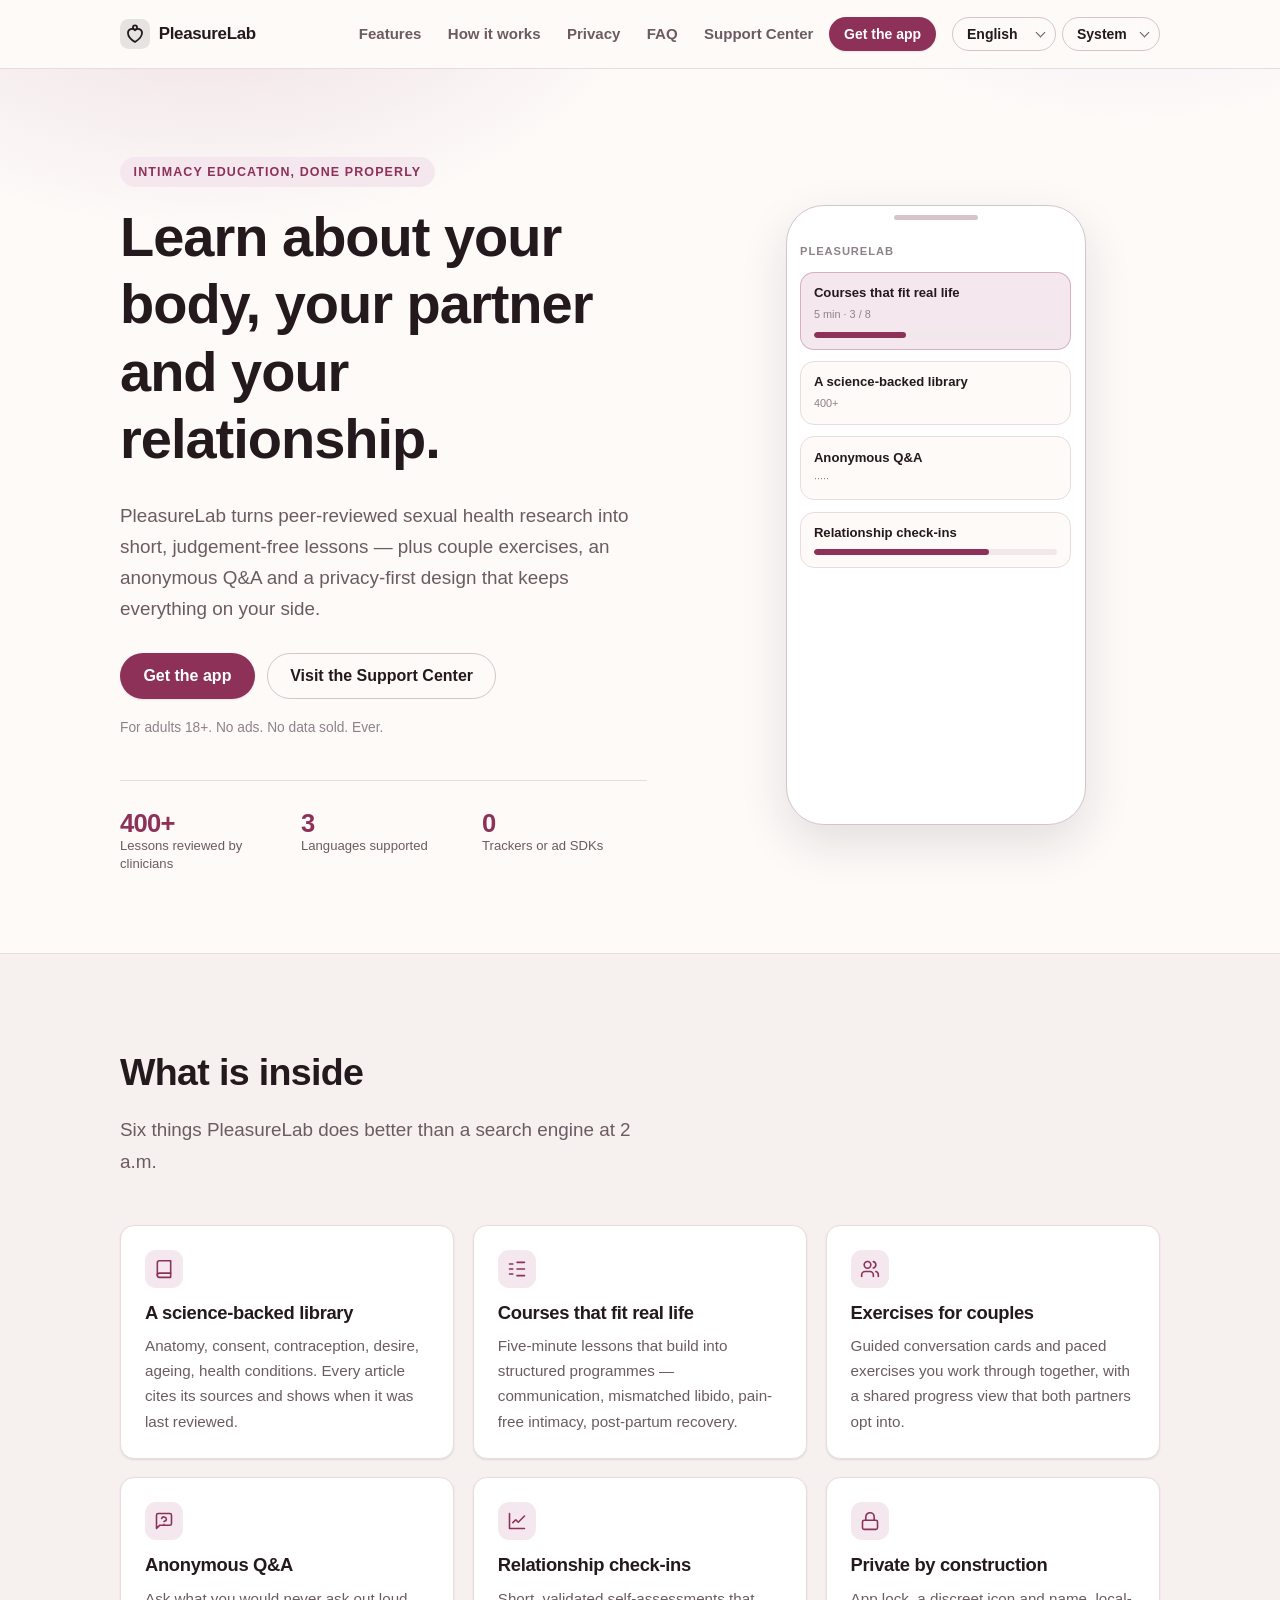
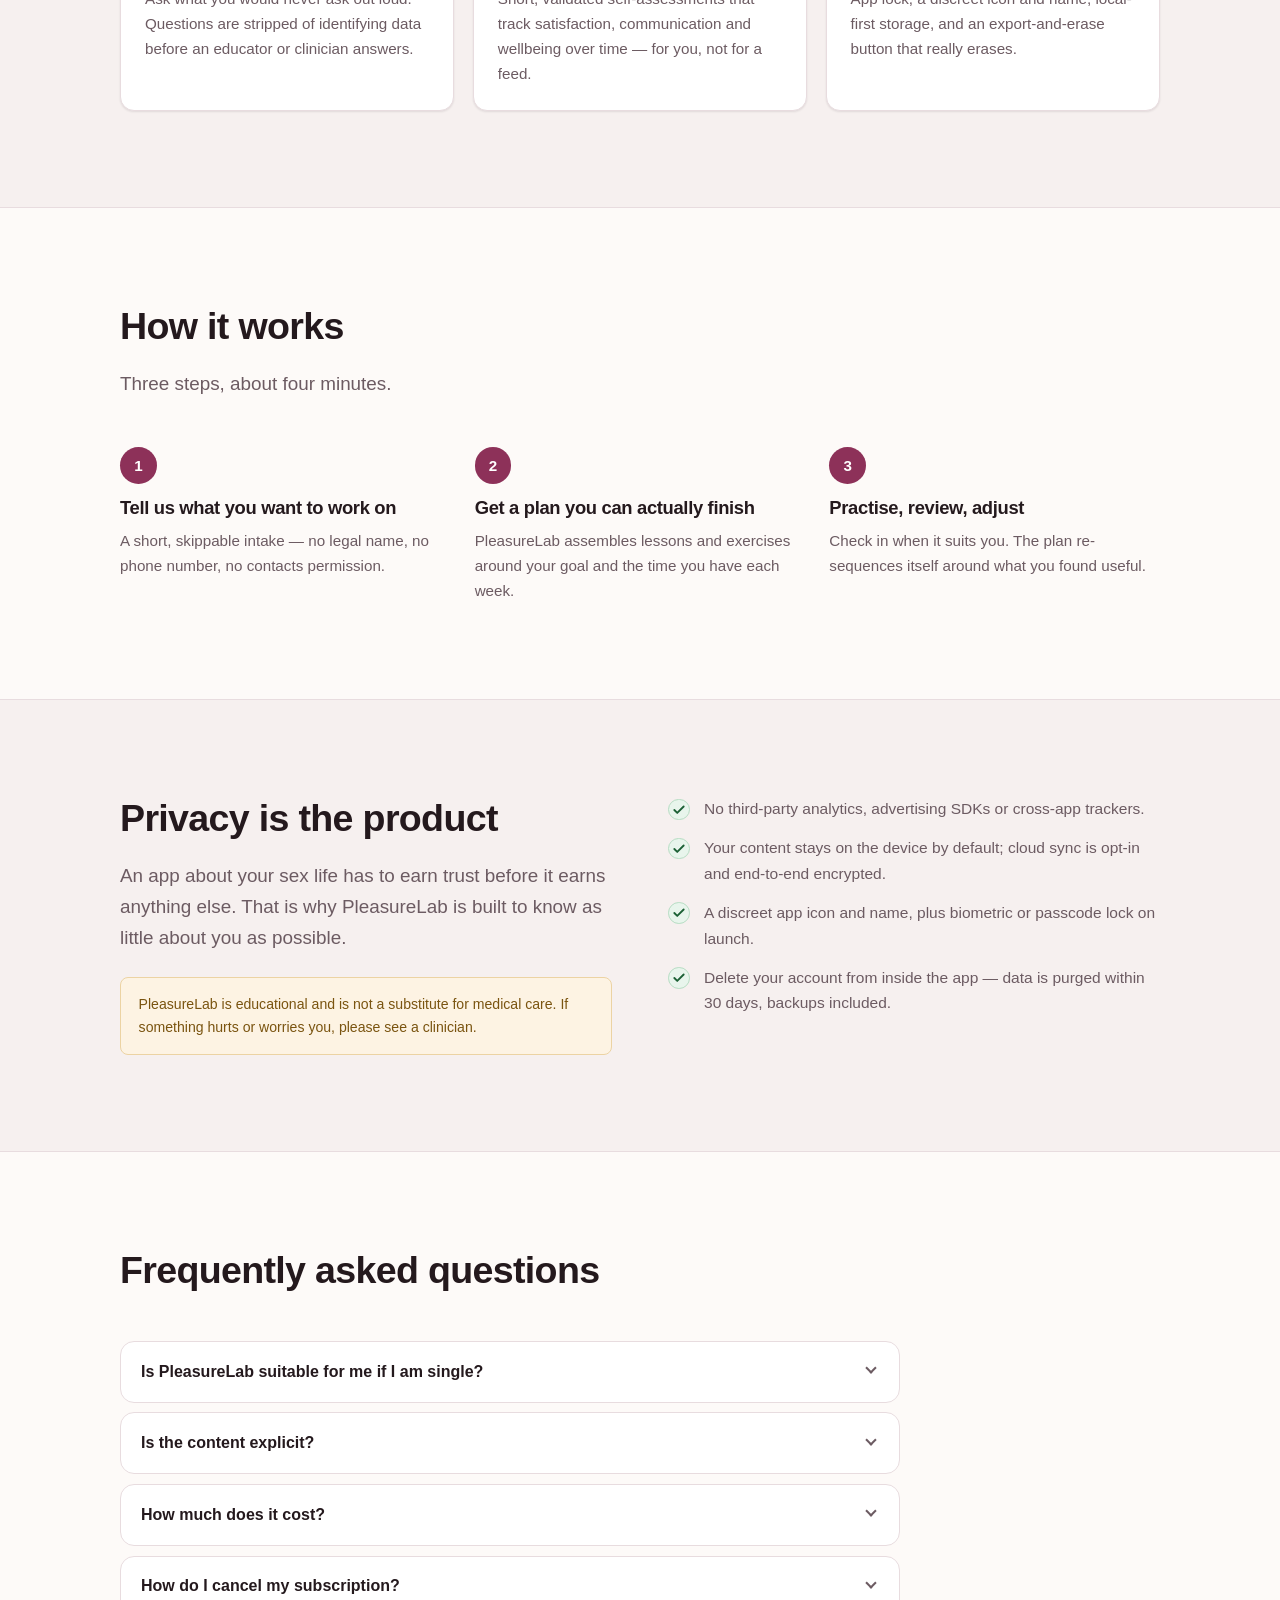
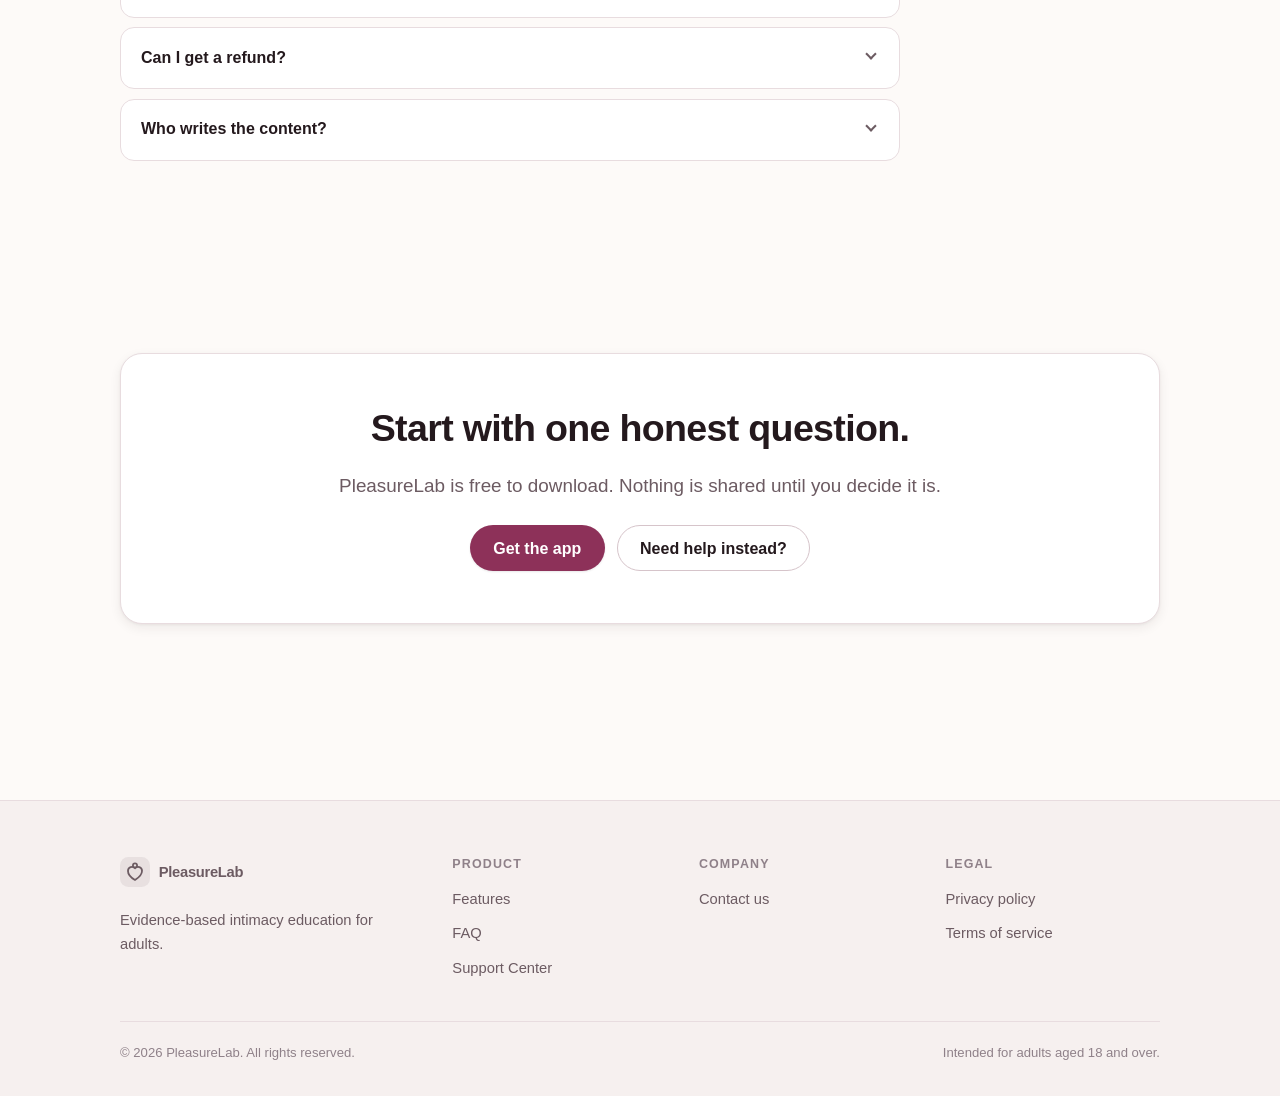
==== index.html @ b357518c "Add PleasureLab website with trilingual Support Center Static marketing site plus a Support Center f" ====
<!doctype html>
<html lang="en" data-page="home">
  <head>
    <meta charset="utf-8" />
    <meta name="viewport" content="width=device-width, initial-scale=1" />
    <title>PleasureLab — Evidence-based intimacy education</title>
    <meta
      name="description"
      content="PleasureLab is a private, science-backed app for learning about sexual wellness, intimacy and healthy relationships."
    />
    <meta name="theme-color" content="#fdfaf8" media="(prefers-color-scheme: light)" />
    <meta name="theme-color" content="#161013" media="(prefers-color-scheme: dark)" />
    <meta name="rating" content="adult" />
    <meta property="og:type" content="website" />
    <meta property="og:site_name" content="PleasureLab" />
    <meta property="og:title" content="PleasureLab — Evidence-based intimacy education" />
    <meta
      property="og:description"
      content="PleasureLab is a private, science-backed app for learning about sexual wellness, intimacy and healthy relationships."
    />
    <meta property="og:locale" content="en" />
    <meta property="og:locale:alternate" content="ja" />
    <meta property="og:locale:alternate" content="zh_Hant" />

    <link rel="alternate" hreflang="en" href="./?lang=en" />
    <link rel="alternate" hreflang="ja" href="./?lang=ja" />
    <link rel="alternate" hreflang="zh-Hant" href="./?lang=zh-Hant" />
    <link rel="alternate" hreflang="x-default" href="./" />

    <link rel="icon" href="assets/img/favicon.svg" type="image/svg+xml" />
    <link rel="stylesheet" href="assets/css/main.css" />

    <script>
      // Applied before first paint so a dark-mode reader never sees a white flash.
      (function () {
        try {
          var t = localStorage.getItem('pl.theme');
          if (t === 'light' || t === 'dark') document.documentElement.setAttribute('data-theme', t);
        } catch (e) {}
      })();
    </script>
  </head>

  <body>
    <a class="skip-link" href="#main" data-i18n="common.skipToContent">Skip to content</a>

    <header class="site-header" data-header data-open="false">
      <div class="wrap site-header__inner">
        <a class="brand" href="./">
          <svg class="brand__mark" viewBox="0 0 32 32" aria-hidden="true">
            <rect width="32" height="32" rx="9" fill="currentColor" opacity=".1" />
            <path
              d="M16 24.5s-7.5-4.6-7.5-9.7A4.3 4.3 0 0 1 16 12a4.3 4.3 0 0 1 7.5 2.8c0 5.1-7.5 9.7-7.5 9.7Z"
              fill="none"
              stroke="currentColor"
              stroke-width="1.9"
              stroke-linejoin="round"
            />
            <circle cx="16" cy="9" r="2.2" fill="none" stroke="currentColor" stroke-width="1.9" />
          </svg>
          <span>PleasureLab</span>
        </a>

        <button
          class="btn btn--ghost btn--sm nav-toggle"
          type="button"
          data-nav-toggle
          aria-expanded="false"
          aria-controls="site-nav"
          aria-label="Menu"
        >
          <svg width="18" height="18" viewBox="0 0 24 24" fill="none" stroke="currentColor" stroke-width="2" stroke-linecap="round" aria-hidden="true">
            <path d="M4 6h16M4 12h16M4 18h16" />
          </svg>
        </button>

        <nav class="site-nav" id="site-nav" aria-label="Main">
          <a class="site-nav__link" href="#features" data-i18n="nav.features">Features</a>
          <a class="site-nav__link" href="#how" data-i18n="nav.how">How it works</a>
          <a class="site-nav__link" href="#privacy" data-i18n="nav.privacy">Privacy</a>
          <a class="site-nav__link" href="#faq" data-i18n="nav.faq">FAQ</a>
          <a class="site-nav__link" href="support.html" data-i18n="nav.support">Support Center</a>
          <a class="btn btn--primary btn--sm" href="#get" data-i18n="nav.cta" data-store="ios">Get the app</a>
        </nav>

        <div class="header-tools">
          <span class="picker">
            <label class="visually-hidden" for="lang-select" data-i18n="common.language">Language</label>
            <select class="picker__select" id="lang-select" data-lang-picker></select>
          </span>
          <span class="picker">
            <label class="visually-hidden" for="theme-select" data-i18n="common.theme">Theme</label>
            <select class="picker__select" id="theme-select" data-theme-picker>
              <option value="system" data-i18n="common.themeSystem">System</option>
              <option value="light" data-i18n="common.themeLight">Light</option>
              <option value="dark" data-i18n="common.themeDark">Dark</option>
            </select>
          </span>
        </div>
      </div>
    </header>

    <main id="main">
      <!-- ------------------------------------------------------------ hero -->
      <section class="hero">
        <div class="wrap hero__inner">
          <div>
            <span class="eyebrow" data-i18n="hero.eyebrow">Intimacy education, done properly</span>
            <h1 class="hero__title" data-i18n="hero.title">
              Learn about your body, your partner and your relationship.
            </h1>
            <p class="lede" data-i18n="hero.subtitle">
              PleasureLab turns peer-reviewed sexual health research into short, judgement-free
              lessons.
            </p>

            <div class="hero__actions">
              <a class="btn btn--primary" href="#get" data-i18n="hero.ctaPrimary" data-store="ios">Get the app</a>
              <a class="btn btn--ghost" href="support.html" data-i18n="hero.ctaSecondary">
                Visit the Support Center
              </a>
            </div>
            <p class="hero__note" data-i18n="hero.note">For adults 18+. No ads. No data sold. Ever.</p>

            <div class="stats">
              <div class="stat">
                <div class="stat__value" data-i18n="hero.stat1Value">400+</div>
                <div class="stat__label" data-i18n="hero.stat1Label">Lessons reviewed by clinicians</div>
              </div>
              <div class="stat">
                <div class="stat__value" data-i18n="hero.stat2Value">3</div>
                <div class="stat__label" data-i18n="hero.stat2Label">Languages supported</div>
              </div>
              <div class="stat">
                <div class="stat__value" data-i18n="hero.stat3Value">0</div>
                <div class="stat__label" data-i18n="hero.stat3Label">Trackers or ad SDKs</div>
              </div>
            </div>
          </div>

          <div class="mock" aria-hidden="true">
            <div class="mock__head">PleasureLab</div>
            <div class="mock__card mock__card--accent">
              <div class="mock__title" data-i18n="features.f2Title">Courses that fit real life</div>
              <div class="mock__meta">5 min · 3 / 8</div>
              <div class="mock__bar"><i style="width: 38%"></i></div>
            </div>
            <div class="mock__card">
              <div class="mock__title" data-i18n="features.f1Title">A science-backed library</div>
              <div class="mock__meta">400+</div>
            </div>
            <div class="mock__card">
              <div class="mock__title" data-i18n="features.f4Title">Anonymous Q&amp;A</div>
              <div class="mock__meta">·····</div>
            </div>
            <div class="mock__card">
              <div class="mock__title" data-i18n="features.f5Title">Relationship check-ins</div>
              <div class="mock__bar"><i style="width: 72%"></i></div>
            </div>
          </div>
        </div>
      </section>

      <!-- -------------------------------------------------------- features -->
      <section class="section section--sunken" id="features">
        <div class="wrap">
          <div class="section-head">
            <h2 data-i18n="features.title">What is inside</h2>
            <p class="lede" data-i18n="features.subtitle">
              Six things PleasureLab does better than a search engine at 2 a.m.
            </p>
          </div>

          <div class="grid">
            <article class="card">
              <div class="card__icon">
                <svg viewBox="0 0 24 24" fill="none" stroke="currentColor" stroke-width="1.9" stroke-linecap="round" stroke-linejoin="round" aria-hidden="true">
                  <path d="M4 19.5A2.5 2.5 0 0 1 6.5 17H20" />
                  <path d="M6.5 2H20v20H6.5A2.5 2.5 0 0 1 4 19.5v-15A2.5 2.5 0 0 1 6.5 2Z" />
                </svg>
              </div>
              <h3 data-i18n="features.f1Title">A science-backed library</h3>
              <p data-i18n="features.f1Body">Anatomy, consent, contraception, desire, ageing.</p>
            </article>

            <article class="card">
              <div class="card__icon">
                <svg viewBox="0 0 24 24" fill="none" stroke="currentColor" stroke-width="1.9" stroke-linecap="round" stroke-linejoin="round" aria-hidden="true">
                  <path d="M12 20h9" />
                  <path d="M3 6h4M3 12h4M3 18h4" />
                  <path d="M12 4h9M12 12h9" />
                </svg>
              </div>
              <h3 data-i18n="features.f2Title">Courses that fit real life</h3>
              <p data-i18n="features.f2Body">Five-minute lessons that build into programmes.</p>
            </article>

            <article class="card">
              <div class="card__icon">
                <svg viewBox="0 0 24 24" fill="none" stroke="currentColor" stroke-width="1.9" stroke-linecap="round" stroke-linejoin="round" aria-hidden="true">
                  <path d="M16 21v-2a4 4 0 0 0-4-4H6a4 4 0 0 0-4 4v2" />
                  <circle cx="9" cy="7" r="4" />
                  <path d="M22 21v-2a4 4 0 0 0-3-3.87M16 3.13a4 4 0 0 1 0 7.75" />
                </svg>
              </div>
              <h3 data-i18n="features.f3Title">Exercises for couples</h3>
              <p data-i18n="features.f3Body">Guided conversation cards and paced exercises.</p>
            </article>

            <article class="card">
              <div class="card__icon">
                <svg viewBox="0 0 24 24" fill="none" stroke="currentColor" stroke-width="1.9" stroke-linecap="round" stroke-linejoin="round" aria-hidden="true">
                  <path d="M21 15a2 2 0 0 1-2 2H7l-4 4V5a2 2 0 0 1 2-2h14a2 2 0 0 1 2 2Z" />
                  <path d="M9.1 9a3 3 0 0 1 5.8 1c0 2-3 2.5-3 2.5" />
                  <path d="M12 16h.01" />
                </svg>
              </div>
              <h3 data-i18n="features.f4Title">Anonymous Q&amp;A</h3>
              <p data-i18n="features.f4Body">Ask what you would never ask out loud.</p>
            </article>

            <article class="card">
              <div class="card__icon">
                <svg viewBox="0 0 24 24" fill="none" stroke="currentColor" stroke-width="1.9" stroke-linecap="round" stroke-linejoin="round" aria-hidden="true">
                  <path d="M3 3v18h18" />
                  <path d="m7 14 3.5-3.5 3 3L21 6" />
                </svg>
              </div>
              <h3 data-i18n="features.f5Title">Relationship check-ins</h3>
              <p data-i18n="features.f5Body">Short, validated self-assessments over time.</p>
            </article>

            <article class="card">
              <div class="card__icon">
                <svg viewBox="0 0 24 24" fill="none" stroke="currentColor" stroke-width="1.9" stroke-linecap="round" stroke-linejoin="round" aria-hidden="true">
                  <rect x="3" y="11" width="18" height="11" rx="2" />
                  <path d="M7 11V7a5 5 0 0 1 10 0v4" />
                </svg>
              </div>
              <h3 data-i18n="features.f6Title">Private by construction</h3>
              <p data-i18n="features.f6Body">App lock, discreet icon, local-first storage.</p>
            </article>
          </div>
        </div>
      </section>

      <!-- ------------------------------------------------------------- how -->
      <section class="section" id="how">
        <div class="wrap">
          <div class="section-head">
            <h2 data-i18n="how.title">How it works</h2>
            <p class="lede" data-i18n="how.subtitle">Three steps, about four minutes.</p>
          </div>

          <div class="steps">
            <div class="step">
              <h3 data-i18n="how.s1Title">Tell us what you want to work on</h3>
              <p data-i18n="how.s1Body">A short, skippable intake.</p>
            </div>
            <div class="step">
              <h3 data-i18n="how.s2Title">Get a plan you can actually finish</h3>
              <p data-i18n="how.s2Body">Lessons and exercises around your goal.</p>
            </div>
            <div class="step">
              <h3 data-i18n="how.s3Title">Practise, review, adjust</h3>
              <p data-i18n="how.s3Body">The plan re-sequences itself.</p>
            </div>
          </div>
        </div>
      </section>

      <!-- --------------------------------------------------------- privacy -->
      <section class="section section--sunken" id="privacy">
        <div class="wrap split">
          <div>
            <h2 data-i18n="privacy.title">Privacy is the product</h2>
            <p class="lede" data-i18n="privacy.body">
              An app about your sex life has to earn trust before it earns anything else.
            </p>
            <div class="note">
              <p data-i18n="privacy.note">
                PleasureLab is educational and is not a substitute for medical care.
              </p>
            </div>
          </div>

          <ul class="checklist">
            <li data-i18n="privacy.p1">No third-party analytics or trackers.</li>
            <li data-i18n="privacy.p2">Your content stays on the device by default.</li>
            <li data-i18n="privacy.p3">Discreet icon plus biometric lock.</li>
            <li data-i18n="privacy.p4">Delete your account from inside the app.</li>
          </ul>
        </div>
      </section>

      <!-- ------------------------------------------------------------- FAQ -->
      <section class="section" id="faq">
        <div class="wrap">
          <div class="section-head">
            <h2 data-i18n="faq.title">Frequently asked questions</h2>
          </div>

          <div class="faq">
            <details>
              <summary data-i18n="faq.q1">Is PleasureLab suitable for me if I am single?</summary>
              <p data-i18n="faq.a1">Yes.</p>
            </details>
            <details>
              <summary data-i18n="faq.q2">Is the content explicit?</summary>
              <p data-i18n="faq.a2">It is frank and anatomically accurate.</p>
            </details>
            <details>
              <summary data-i18n="faq.q3">How much does it cost?</summary>
              <p data-i18n="faq.a3">A substantial part of the library is free.</p>
            </details>
            <details>
              <summary data-i18n="faq.q4">How do I cancel my subscription?</summary>
              <p data-i18n="faq.a4">Open the Support Center.</p>
            </details>
            <details>
              <summary data-i18n="faq.q5">Can I get a refund?</summary>
              <p data-i18n="faq.a5">Yes, within 14 days of the charge.</p>
            </details>
            <details>
              <summary data-i18n="faq.q6">Who writes the content?</summary>
              <p data-i18n="faq.a6">Sex educators, physiotherapists, GPs and psychologists.</p>
            </details>
          </div>
        </div>
      </section>

      <!-- ------------------------------------------------------------- CTA -->
      <section class="section" id="get">
        <div class="wrap">
          <div class="cta-band">
            <h2 data-i18n="cta.title">Start with one honest question.</h2>
            <p class="lede" data-i18n="cta.body">PleasureLab is free to download.</p>
            <div class="cta-band__actions">
              <a class="btn btn--primary" href="#" data-store="ios" data-i18n="cta.button">Get the app</a>
              <a class="btn btn--ghost" href="support.html" data-i18n="cta.support">Need help instead?</a>
            </div>
          </div>
        </div>
      </section>
    </main>

    <footer class="site-footer">
      <div class="wrap">
        <div class="footer-grid">
          <div class="footer-col">
            <a class="brand" href="./">
              <svg class="brand__mark" viewBox="0 0 32 32" aria-hidden="true">
                <rect width="32" height="32" rx="9" fill="currentColor" opacity=".1" />
                <path
                  d="M16 24.5s-7.5-4.6-7.5-9.7A4.3 4.3 0 0 1 16 12a4.3 4.3 0 0 1 7.5 2.8c0 5.1-7.5 9.7-7.5 9.7Z"
                  fill="none"
                  stroke="currentColor"
                  stroke-width="1.9"
                  stroke-linejoin="round"
                />
                <circle cx="16" cy="9" r="2.2" fill="none" stroke="currentColor" stroke-width="1.9" />
              </svg>
              <span>PleasureLab</span>
            </a>
            <p class="footer-tagline" data-i18n="footer.tagline">
              Evidence-based intimacy education for adults.
            </p>
          </div>

          <div class="footer-col">
            <h4 data-i18n="footer.product">Product</h4>
            <ul>
              <li><a href="#features" data-i18n="footer.features">Features</a></li>
              <li><a href="#faq" data-i18n="footer.faq">FAQ</a></li>
              <li><a href="support.html" data-i18n="footer.support">Support Center</a></li>
            </ul>
          </div>

          <div class="footer-col">
            <h4 data-i18n="footer.company">Company</h4>
            <ul>
              <li><a href="#" data-support-email data-i18n="footer.contact">Contact us</a></li>
            </ul>
          </div>

          <div class="footer-col">
            <h4 data-i18n="footer.legal">Legal</h4>
            <ul>
              <li><a href="#" data-i18n="footer.privacyPolicy">Privacy policy</a></li>
              <li><a href="#" data-i18n="footer.terms">Terms of service</a></li>
            </ul>
          </div>
        </div>

        <div class="footer-bottom">
          <span>© <span id="year">2026</span> PleasureLab. <span data-i18n="footer.rights">All rights reserved.</span></span>
          <span data-i18n="footer.adult">Intended for adults aged 18 and over.</span>
        </div>
      </div>
    </footer>

    <script src="assets/js/config.js" defer></script>
    <script src="assets/js/i18n.js" defer></script>
    <script src="assets/js/main.js" defer></script>
    <script defer>
      document.addEventListener('DOMContentLoaded', function () {
        document.getElementById('year').textContent = String(new Date().getFullYear());
      });
    </script>
  </body>
</html>
---- assets/css/main.css ----
/*!
 * PleasureLab — marketing site + support center
 * No framework, no build step. Design tokens first, then layout.
 */

/* ---------------------------------------------------------------- tokens */

:root {
  color-scheme: light;

  --plum-50: #fbf6f8;
  --plum-100: #f4e8ee;
  --plum-200: #e6cddb;
  --plum-500: #a63f6c;
  --plum-600: #8d3159;
  --plum-700: #6f2445;

  --bg: #fdfaf8;
  --bg-raised: #ffffff;
  --bg-sunken: #f6f0ef;
  --bg-inset: #f1e9e9;

  --text: #24191d;
  --text-muted: #6c5b62;
  --text-faint: #8f8189;

  --accent: var(--plum-600);
  --accent-hover: var(--plum-700);
  --accent-soft: var(--plum-100);
  --accent-on: #ffffff;

  --border: #e8dcdf;
  --border-strong: #d6c4ca;
  --focus: #7b4dd8;

  --ok-bg: #e8f5ec;
  --ok-border: #b6ddc3;
  --ok-text: #1d6136;

  --warn-bg: #fdf3e3;
  --warn-border: #ecd3a3;
  --warn-text: #7a5410;

  --err-bg: #fdeceb;
  --err-border: #f0bdb8;
  --err-text: #a32d22;

  --shadow-sm: 0 1px 2px rgba(36, 25, 29, 0.06), 0 1px 3px rgba(36, 25, 29, 0.04);
  --shadow-md: 0 4px 12px rgba(36, 25, 29, 0.07), 0 1px 3px rgba(36, 25, 29, 0.05);
  --shadow-lg: 0 18px 48px rgba(36, 25, 29, 0.12);

  --radius-sm: 8px;
  --radius: 14px;
  --radius-lg: 22px;

  --maxw: 1120px;
  --gutter: clamp(1.25rem, 4vw, 2.5rem);

  --font-sans: "Inter", -apple-system, BlinkMacSystemFont, "Segoe UI", "Noto Sans",
    "Hiragino Sans", "Hiragino Kaku Gothic ProN", "Yu Gothic", Meiryo,
    "PingFang TC", "Noto Sans CJK TC", "Microsoft JhengHei", "Helvetica Neue", Arial, sans-serif;
}

/* Dark palette: applied when the OS asks for it, unless the reader pinned light. */
@media (prefers-color-scheme: dark) {
  :root:not([data-theme="light"]) {
    color-scheme: dark;

    --bg: #161013;
    --bg-raised: #1f171c;
    --bg-sunken: #120d10;
    --bg-inset: #271d23;

    --text: #f4ecef;
    --text-muted: #bda9b3;
    --text-faint: #9a8791;

    --accent: #e58fb4;
    --accent-hover: #f2aac8;
    --accent-soft: #35222c;
    --accent-on: #23131b;

    --border: #33262c;
    --border-strong: #4a373f;
    --focus: #b79bff;

    --ok-bg: #16301f;
    --ok-border: #2f5c3f;
    --ok-text: #8fd8a8;

    --warn-bg: #33270f;
    --warn-border: #6a5320;
    --warn-text: #e9c574;

    --err-bg: #3a1a18;
    --err-border: #6e2f29;
    --err-text: #f0a49c;

    --shadow-sm: 0 1px 2px rgba(0, 0, 0, 0.4);
    --shadow-md: 0 4px 14px rgba(0, 0, 0, 0.45);
    --shadow-lg: 0 18px 48px rgba(0, 0, 0, 0.55);
  }
}

/* The reader's explicit choice wins in both directions. */
:root[data-theme="dark"] {
  color-scheme: dark;

  --bg: #161013;
  --bg-raised: #1f171c;
  --bg-sunken: #120d10;
  --bg-inset: #271d23;

  --text: #f4ecef;
  --text-muted: #bda9b3;
  --text-faint: #9a8791;

  --accent: #e58fb4;
  --accent-hover: #f2aac8;
  --accent-soft: #35222c;
  --accent-on: #23131b;

  --border: #33262c;
  --border-strong: #4a373f;
  --focus: #b79bff;

  --ok-bg: #16301f;
  --ok-border: #2f5c3f;
  --ok-text: #8fd8a8;

  --warn-bg: #33270f;
  --warn-border: #6a5320;
  --warn-text: #e9c574;

  --err-bg: #3a1a18;
  --err-border: #6e2f29;
  --err-text: #f0a49c;

  --shadow-sm: 0 1px 2px rgba(0, 0, 0, 0.4);
  --shadow-md: 0 4px 14px rgba(0, 0, 0, 0.45);
  --shadow-lg: 0 18px 48px rgba(0, 0, 0, 0.55);
}

/* ----------------------------------------------------------------- reset */

*,
*::before,
*::after {
  box-sizing: border-box;
}

html {
  -webkit-text-size-adjust: 100%;
  scroll-behavior: smooth;
}

@media (prefers-reduced-motion: reduce) {
  html {
    scroll-behavior: auto;
  }
  *,
  *::before,
  *::after {
    animation-duration: 0.01ms !important;
    transition-duration: 0.01ms !important;
  }
}

body {
  margin: 0;
  background: var(--bg);
  color: var(--text);
  font-family: var(--font-sans);
  font-size: 16px;
  line-height: 1.65;
  -webkit-font-smoothing: antialiased;
  text-rendering: optimizeLegibility;
}

img,
svg {
  max-width: 100%;
  display: block;
}

h1,
h2,
h3,
h4 {
  line-height: 1.2;
  margin: 0 0 0.5em;
  letter-spacing: -0.018em;
  font-weight: 680;
}

h1 {
  font-size: clamp(2.1rem, 1.4rem + 3vw, 3.5rem);
}
h2 {
  font-size: clamp(1.6rem, 1.2rem + 1.7vw, 2.35rem);
}
h3 {
  font-size: 1.15rem;
}

p {
  margin: 0 0 1rem;
}

a {
  color: var(--accent);
  text-decoration-thickness: 1px;
  text-underline-offset: 2px;
}

a:hover {
  color: var(--accent-hover);
}

:focus-visible {
  outline: 3px solid var(--focus);
  outline-offset: 2px;
  border-radius: 4px;
}

/* -------------------------------------------------------------- utilities */

.wrap {
  width: 100%;
  max-width: var(--maxw);
  margin-inline: auto;
  padding-inline: var(--gutter);
}

.section {
  padding-block: clamp(3.5rem, 8vw, 6rem);
}

.section--sunken {
  background: var(--bg-sunken);
  border-block: 1px solid var(--border);
}

.eyebrow {
  display: inline-block;
  font-size: 0.78rem;
  font-weight: 650;
  letter-spacing: 0.09em;
  text-transform: uppercase;
  color: var(--accent);
  background: var(--accent-soft);
  border-radius: 999px;
  padding: 0.3rem 0.85rem;
  margin-bottom: 1rem;
}

.lede {
  font-size: clamp(1.02rem, 0.98rem + 0.35vw, 1.18rem);
  color: var(--text-muted);
  max-width: 62ch;
}

.section-head {
  max-width: 60ch;
  margin-bottom: clamp(2rem, 4vw, 3rem);
}

.visually-hidden {
  position: absolute !important;
  width: 1px;
  height: 1px;
  padding: 0;
  margin: -1px;
  overflow: hidden;
  clip: rect(0 0 0 0);
  white-space: nowrap;
  border: 0;
}

.skip-link {
  position: absolute;
  left: 0.75rem;
  top: -4rem;
  z-index: 100;
  background: var(--accent);
  color: var(--accent-on);
  padding: 0.6rem 1rem;
  border-radius: var(--radius-sm);
  font-weight: 600;
  transition: top 0.15s ease;
}

.skip-link:focus {
  top: 0.75rem;
  color: var(--accent-on);
}

/* --------------------------------------------------------------- buttons */

.btn {
  display: inline-flex;
  align-items: center;
  justify-content: center;
  gap: 0.5rem;
  font: inherit;
  font-weight: 620;
  line-height: 1.2;
  padding: 0.8rem 1.4rem;
  border-radius: 999px;
  border: 1px solid transparent;
  cursor: pointer;
  text-decoration: none;
  transition: background-color 0.16s ease, border-color 0.16s ease, transform 0.16s ease,
    color 0.16s ease;
}

.btn:active {
  transform: translateY(1px);
}

.btn--primary {
  background: var(--accent);
  color: var(--accent-on);
  box-shadow: var(--shadow-sm);
}

.btn--primary:hover {
  background: var(--accent-hover);
  color: var(--accent-on);
}

.btn--ghost {
  background: transparent;
  color: var(--text);
  border-color: var(--border-strong);
}

.btn--ghost:hover {
  background: var(--bg-inset);
  color: var(--text);
}

.btn--quiet {
  background: transparent;
  color: var(--text-muted);
  border-color: transparent;
  padding-inline: 0.6rem;
  font-weight: 560;
}

.btn--quiet:hover {
  color: var(--text);
  background: var(--bg-inset);
}

.btn--block {
  width: 100%;
}

.btn[disabled],
.btn[aria-disabled="true"] {
  opacity: 0.6;
  cursor: not-allowed;
}

.btn--sm {
  padding: 0.45rem 0.9rem;
  font-size: 0.875rem;
}

/* ---------------------------------------------------------------- header */

.site-header {
  position: sticky;
  top: 0;
  z-index: 40;
  background: color-mix(in srgb, var(--bg) 88%, transparent);
  backdrop-filter: saturate(1.4) blur(12px);
  border-bottom: 1px solid var(--border);
}

.site-header__inner {
  display: flex;
  align-items: center;
  gap: 1rem;
  min-height: 68px;
}

.brand {
  display: inline-flex;
  align-items: center;
  gap: 0.55rem;
  font-weight: 700;
  font-size: 1.06rem;
  letter-spacing: -0.02em;
  color: var(--text);
  text-decoration: none;
  flex: none;
}

.brand:hover {
  color: var(--text);
}

.brand__mark {
  width: 30px;
  height: 30px;
  flex: none;
}

.site-nav {
  display: flex;
  align-items: center;
  gap: 0.25rem;
  margin-inline-start: auto;
}

.site-nav__link {
  color: var(--text-muted);
  text-decoration: none;
  font-weight: 560;
  font-size: 0.94rem;
  padding: 0.5rem 0.7rem;
  border-radius: var(--radius-sm);
  white-space: nowrap;
}

.site-nav__link:hover {
  color: var(--text);
  background: var(--bg-inset);
}

.site-nav__link[aria-current="page"] {
  color: var(--accent);
}

.header-tools {
  display: flex;
  align-items: center;
  gap: 0.4rem;
  flex: none;
}

.nav-toggle {
  display: none;
}

@media (max-width: 880px) {
  .site-nav {
    display: none;
    position: absolute;
    top: 100%;
    left: 0;
    right: 0;
    flex-direction: column;
    align-items: stretch;
    gap: 0;
    background: var(--bg-raised);
    border-bottom: 1px solid var(--border);
    box-shadow: var(--shadow-md);
    padding: 0.5rem var(--gutter) 1rem;
  }

  .site-header[data-open="true"] .site-nav {
    display: flex;
  }

  .site-nav__link {
    padding: 0.75rem 0.5rem;
    font-size: 1rem;
  }

  .site-nav .btn {
    margin-top: 0.5rem;
  }

  .nav-toggle {
    display: inline-flex;
    margin-inline-start: auto;
  }

  .header-tools {
    order: 3;
  }
}

/* Below ~560px the brand, the burger and both pickers no longer fit on one
   line, so the header wraps to two rows rather than pushing the page sideways. */
@media (max-width: 560px) {
  .site-header__inner {
    flex-wrap: wrap;
    min-height: 0;
    padding-block: 0.6rem;
    row-gap: 0.5rem;
  }

  .header-tools {
    width: 100%;
    gap: 0.5rem;
  }

  .header-tools .picker,
  .header-tools .picker__select {
    flex: 1 1 0;
    min-width: 0;
  }
}

/* ------------------------------------------------------- select controls */

.picker {
  position: relative;
  display: inline-flex;
  align-items: center;
}

.picker__select {
  appearance: none;
  font: inherit;
  font-size: 0.875rem;
  font-weight: 560;
  color: var(--text);
  background: transparent;
  border: 1px solid var(--border-strong);
  border-radius: 999px;
  padding: 0.42rem 2rem 0.42rem 0.85rem;
  cursor: pointer;
  line-height: 1.3;
}

.picker__select:hover {
  background: var(--bg-inset);
}

.picker::after {
  content: "";
  position: absolute;
  right: 0.75rem;
  width: 7px;
  height: 7px;
  border-right: 1.8px solid var(--text-muted);
  border-bottom: 1.8px solid var(--text-muted);
  transform: translateY(-2px) rotate(45deg);
  pointer-events: none;
}

.picker__select option {
  background: var(--bg-raised);
  color: var(--text);
}

/* ------------------------------------------------------------------ hero */

.hero {
  position: relative;
  overflow: hidden;
  padding-block: clamp(3rem, 7vw, 5.5rem) clamp(3rem, 7vw, 5rem);
}

.hero::before {
  content: "";
  position: absolute;
  inset: -30% -10% auto -10%;
  height: 70vh;
  background: radial-gradient(
      42rem 28rem at 22% 18%,
      color-mix(in srgb, var(--accent) 16%, transparent),
      transparent 70%
    ),
    radial-gradient(34rem 24rem at 82% 8%, color-mix(in srgb, var(--focus) 12%, transparent), transparent 70%);
  pointer-events: none;
  z-index: 0;
}

.hero__inner {
  position: relative;
  z-index: 1;
  display: grid;
  gap: clamp(2.5rem, 5vw, 4rem);
  grid-template-columns: minmax(0, 1.08fr) minmax(0, 0.92fr);
  align-items: center;
}

@media (max-width: 900px) {
  .hero__inner {
    grid-template-columns: minmax(0, 1fr);
  }
}

.hero__title {
  max-width: 18ch;
}

.hero__actions {
  display: flex;
  flex-wrap: wrap;
  gap: 0.75rem;
  margin-top: 1.75rem;
}

.hero__note {
  margin-top: 1.1rem;
  font-size: 0.86rem;
  color: var(--text-faint);
}

.stats {
  display: grid;
  grid-template-columns: repeat(3, minmax(0, 1fr));
  gap: 1rem;
  margin-top: 2.5rem;
  padding-top: 1.75rem;
  border-top: 1px solid var(--border);
}

.stat__value {
  font-size: 1.6rem;
  font-weight: 700;
  letter-spacing: -0.03em;
  color: var(--accent);
  line-height: 1.1;
}

.stat__label {
  font-size: 0.82rem;
  color: var(--text-muted);
  line-height: 1.4;
}

/* phone mock */

.mock {
  position: relative;
  margin-inline: auto;
  width: min(300px, 82%);
  aspect-ratio: 9 / 18.6;
  background: var(--bg-raised);
  border: 1px solid var(--border-strong);
  border-radius: 38px;
  box-shadow: var(--shadow-lg);
  padding: 0.85rem;
  display: flex;
  flex-direction: column;
  gap: 0.7rem;
  overflow: hidden;
}

.mock::before {
  content: "";
  position: absolute;
  top: 0.55rem;
  left: 50%;
  transform: translateX(-50%);
  width: 84px;
  height: 5px;
  border-radius: 999px;
  background: var(--border-strong);
}

.mock__head {
  margin-top: 1.4rem;
  font-size: 0.7rem;
  font-weight: 650;
  letter-spacing: 0.08em;
  text-transform: uppercase;
  color: var(--text-faint);
}

.mock__card {
  border: 1px solid var(--border);
  border-radius: var(--radius);
  padding: 0.7rem 0.8rem;
  background: var(--bg);
}

.mock__card--accent {
  background: var(--accent-soft);
  border-color: color-mix(in srgb, var(--accent) 30%, transparent);
}

.mock__title {
  font-size: 0.82rem;
  font-weight: 640;
  line-height: 1.35;
  margin-bottom: 0.25rem;
}

.mock__meta {
  font-size: 0.68rem;
  color: var(--text-faint);
}

.mock__bar {
  height: 6px;
  border-radius: 999px;
  background: var(--bg-inset);
  overflow: hidden;
  margin-top: 0.5rem;
}

.mock__bar > i {
  display: block;
  height: 100%;
  background: var(--accent);
  border-radius: 999px;
}

/* ----------------------------------------------------------- card grids */

.grid {
  display: grid;
  gap: 1.15rem;
  grid-template-columns: repeat(auto-fit, minmax(min(100%, 270px), 1fr));
}

.card {
  background: var(--bg-raised);
  border: 1px solid var(--border);
  border-radius: var(--radius);
  padding: 1.5rem;
  box-shadow: var(--shadow-sm);
}

.card__icon {
  width: 38px;
  height: 38px;
  border-radius: 11px;
  display: grid;
  place-items: center;
  background: var(--accent-soft);
  color: var(--accent);
  margin-bottom: 0.9rem;
}

.card__icon svg {
  width: 20px;
  height: 20px;
}

.card p {
  color: var(--text-muted);
  font-size: 0.95rem;
  margin: 0;
}

/* steps */

.steps {
  display: grid;
  gap: 1.5rem;
  grid-template-columns: repeat(auto-fit, minmax(min(100%, 260px), 1fr));
  counter-reset: step;
}

.step {
  counter-increment: step;
  padding-top: 3.1rem;
  position: relative;
}

.step::before {
  content: counter(step);
  position: absolute;
  top: 0;
  inset-inline-start: 0;
  width: 2.3rem;
  height: 2.3rem;
  display: grid;
  place-items: center;
  border-radius: 50%;
  background: var(--accent);
  color: var(--accent-on);
  font-weight: 700;
  font-size: 0.95rem;
}

.step p {
  color: var(--text-muted);
  font-size: 0.95rem;
  margin: 0;
}

/* privacy list */

.split {
  display: grid;
  gap: clamp(2rem, 5vw, 3.5rem);
  grid-template-columns: repeat(auto-fit, minmax(min(100%, 320px), 1fr));
  align-items: start;
}

.checklist {
  list-style: none;
  margin: 0;
  padding: 0;
  display: grid;
  gap: 0.85rem;
}

.checklist li {
  display: grid;
  grid-template-columns: 1.5rem 1fr;
  gap: 0.75rem;
  align-items: start;
  color: var(--text-muted);
  font-size: 0.97rem;
}

.checklist li::before {
  content: "";
  width: 1.35rem;
  height: 1.35rem;
  border-radius: 50%;
  margin-top: 0.15rem;
  background: var(--ok-bg) url("data:image/svg+xml,%3Csvg xmlns='http://www.w3.org/2000/svg' viewBox='0 0 24 24' fill='none' stroke='%231d6136' stroke-width='3.2' stroke-linecap='round' stroke-linejoin='round'%3E%3Cpath d='M20 6 9 17l-5-5'/%3E%3C/svg%3E")
    center / 0.85rem no-repeat;
  border: 1px solid var(--ok-border);
}

.note {
  margin-top: 1.5rem;
  padding: 0.9rem 1.1rem;
  border-radius: var(--radius-sm);
  background: var(--warn-bg);
  border: 1px solid var(--warn-border);
  color: var(--warn-text);
  font-size: 0.88rem;
}

.note p:last-child {
  margin-bottom: 0;
}

/* --------------------------------------------------------------- accordion */

.faq {
  display: grid;
  gap: 0.6rem;
  max-width: 780px;
}

.faq details {
  background: var(--bg-raised);
  border: 1px solid var(--border);
  border-radius: var(--radius);
  padding: 0 1.25rem;
}

.faq summary {
  cursor: pointer;
  list-style: none;
  padding: 1.05rem 2rem 1.05rem 0;
  font-weight: 620;
  position: relative;
}

.faq summary::-webkit-details-marker {
  display: none;
}

.faq summary::after {
  content: "";
  position: absolute;
  inset-inline-end: 0.25rem;
  top: 1.4rem;
  width: 8px;
  height: 8px;
  border-right: 2px solid var(--text-muted);
  border-bottom: 2px solid var(--text-muted);
  transform: rotate(45deg);
  transition: transform 0.18s ease;
}

.faq details[open] summary::after {
  transform: rotate(-135deg);
  top: 1.6rem;
}

.faq details > p {
  color: var(--text-muted);
  padding-bottom: 1.15rem;
  margin: 0;
  font-size: 0.96rem;
  max-width: 66ch;
}

/* ------------------------------------------------------------- final CTA */

.cta-band {
  background: var(--bg-raised);
  border: 1px solid var(--border);
  border-radius: var(--radius-lg);
  padding: clamp(2rem, 5vw, 3.25rem);
  text-align: center;
  box-shadow: var(--shadow-md);
}

.cta-band .lede {
  margin-inline: auto;
}

.cta-band__actions {
  display: flex;
  flex-wrap: wrap;
  gap: 0.75rem;
  justify-content: center;
  margin-top: 1.5rem;
}

/* ---------------------------------------------------------------- footer */

.site-footer {
  border-top: 1px solid var(--border);
  background: var(--bg-sunken);
  padding-block: clamp(2.5rem, 5vw, 3.5rem) 2rem;
  margin-top: clamp(3rem, 7vw, 5rem);
}

.footer-grid {
  display: grid;
  gap: 2rem;
  grid-template-columns: minmax(0, 1.4fr) repeat(auto-fit, minmax(140px, 1fr));
}

.footer-col h4 {
  font-size: 0.78rem;
  letter-spacing: 0.09em;
  text-transform: uppercase;
  color: var(--text-faint);
  margin-bottom: 0.85rem;
}

.footer-col ul {
  list-style: none;
  margin: 0;
  padding: 0;
  display: grid;
  gap: 0.5rem;
}

.footer-col a {
  color: var(--text-muted);
  text-decoration: none;
  font-size: 0.92rem;
}

.footer-col a:hover {
  color: var(--accent);
  text-decoration: underline;
}

.footer-tagline {
  color: var(--text-muted);
  font-size: 0.92rem;
  max-width: 34ch;
  margin: 0.75rem 0 0;
}

.footer-bottom {
  margin-top: 2.5rem;
  padding-top: 1.25rem;
  border-top: 1px solid var(--border);
  display: flex;
  flex-wrap: wrap;
  gap: 0.5rem 1.5rem;
  justify-content: space-between;
  color: var(--text-faint);
  font-size: 0.82rem;
}

/* ============================================================== SUPPORT == */

.support-hero {
  padding-block: clamp(2.5rem, 6vw, 4rem) 0;
}

.support-hero .lede {
  max-width: 58ch;
}

.info-row {
  display: grid;
  gap: 1rem;
  grid-template-columns: repeat(auto-fit, minmax(min(100%, 210px), 1fr));
  margin-top: 2.25rem;
}

.info-card {
  background: var(--bg-raised);
  border: 1px solid var(--border);
  border-radius: var(--radius);
  padding: 1rem 1.15rem;
}

.info-card__label {
  font-size: 0.74rem;
  letter-spacing: 0.08em;
  text-transform: uppercase;
  color: var(--text-faint);
  font-weight: 650;
}

.info-card__value {
  font-weight: 620;
  font-size: 0.98rem;
  margin-top: 0.15rem;
}

.info-card__value a {
  text-decoration: none;
  overflow-wrap: anywhere;
}

/* tabs */

.tabs {
  display: grid;
  gap: 0.75rem;
  grid-template-columns: repeat(auto-fit, minmax(min(100%, 230px), 1fr));
  margin-block: clamp(2rem, 5vw, 3rem) 0;
}

.tab {
  text-align: start;
  font: inherit;
  cursor: pointer;
  background: var(--bg-raised);
  border: 1.5px solid var(--border);
  border-radius: var(--radius);
  padding: 1rem 1.15rem;
  display: grid;
  grid-template-columns: 2.2rem 1fr;
  gap: 0.85rem;
  align-items: center;
  color: var(--text);
  transition: border-color 0.16s ease, background-color 0.16s ease;
}

.tab:hover {
  border-color: var(--border-strong);
}

.tab[aria-selected="true"] {
  border-color: var(--accent);
  background: var(--accent-soft);
}

.tab__icon {
  width: 2.2rem;
  height: 2.2rem;
  border-radius: 10px;
  display: grid;
  place-items: center;
  background: var(--bg-inset);
  color: var(--accent);
}

.tab[aria-selected="true"] .tab__icon {
  background: var(--bg-raised);
}

.tab__icon svg {
  width: 18px;
  height: 18px;
}

.tab__title {
  display: block;
  font-weight: 640;
  font-size: 0.97rem;
  line-height: 1.3;
}

.tab__hint {
  display: block;
  font-size: 0.8rem;
  color: var(--text-muted);
  line-height: 1.35;
}

/* form panel */

.panel {
  background: var(--bg-raised);
  border: 1px solid var(--border);
  border-radius: var(--radius-lg);
  padding: clamp(1.35rem, 3.5vw, 2.5rem);
  margin-top: 1.25rem;
  box-shadow: var(--shadow-sm);
}

.panel[hidden] {
  display: none;
}

.panel__intro {
  color: var(--text-muted);
  font-size: 0.96rem;
  max-width: 66ch;
  margin-bottom: 1.75rem;
}

.field-grid {
  display: grid;
  gap: 1.15rem;
  grid-template-columns: repeat(auto-fit, minmax(min(100%, 240px), 1fr));
}

.field {
  display: block;
  min-width: 0;
}

.field--wide {
  grid-column: 1 / -1;
}

.field__label {
  display: flex;
  align-items: baseline;
  gap: 0.5rem;
  font-weight: 620;
  font-size: 0.92rem;
  margin-bottom: 0.4rem;
}

.field__flag {
  font-size: 0.72rem;
  font-weight: 620;
  letter-spacing: 0.04em;
  text-transform: uppercase;
  color: var(--text-faint);
}

.field__flag--required {
  color: var(--accent);
}

.field__help {
  font-size: 0.82rem;
  color: var(--text-faint);
  margin-top: 0.4rem;
}

.input,
.select,
.textarea {
  width: 100%;
  font: inherit;
  font-size: 0.95rem;
  color: var(--text);
  background: var(--bg);
  border: 1.5px solid var(--border-strong);
  border-radius: var(--radius-sm);
  padding: 0.65rem 0.8rem;
  transition: border-color 0.15s ease, box-shadow 0.15s ease;
}

.textarea {
  min-height: 8.5rem;
  resize: vertical;
  line-height: 1.6;
}

.select {
  appearance: none;
  cursor: pointer;
  padding-inline-end: 2.2rem;
  background-image: url("data:image/svg+xml,%3Csvg xmlns='http://www.w3.org/2000/svg' viewBox='0 0 24 24' fill='none' stroke='%236c5b62' stroke-width='2.4' stroke-linecap='round' stroke-linejoin='round'%3E%3Cpath d='m6 9 6 6 6-6'/%3E%3C/svg%3E");
  background-repeat: no-repeat;
  background-position: right 0.7rem center;
  background-size: 1.05rem;
}

:root[data-theme="dark"] .select,
:root:not([data-theme="light"]) .select {
  /* arrow needs to stay visible on the dark surface */
}

@media (prefers-color-scheme: dark) {
  :root:not([data-theme="light"]) .select {
    background-image: url("data:image/svg+xml,%3Csvg xmlns='http://www.w3.org/2000/svg' viewBox='0 0 24 24' fill='none' stroke='%23bda9b3' stroke-width='2.4' stroke-linecap='round' stroke-linejoin='round'%3E%3Cpath d='m6 9 6 6 6-6'/%3E%3C/svg%3E");
  }
}

:root[data-theme="dark"] .select {
  background-image: url("data:image/svg+xml,%3Csvg xmlns='http://www.w3.org/2000/svg' viewBox='0 0 24 24' fill='none' stroke='%23bda9b3' stroke-width='2.4' stroke-linecap='round' stroke-linejoin='round'%3E%3Cpath d='m6 9 6 6 6-6'/%3E%3C/svg%3E");
}

.input:focus,
.select:focus,
.textarea:focus {
  outline: none;
  border-color: var(--accent);
  box-shadow: 0 0 0 3px color-mix(in srgb, var(--accent) 22%, transparent);
}

.input[aria-invalid="true"],
.select[aria-invalid="true"],
.textarea[aria-invalid="true"] {
  border-color: var(--err-text);
}

.field__error {
  display: none;
  color: var(--err-text);
  font-size: 0.82rem;
  margin-top: 0.4rem;
  font-weight: 560;
}

.field__error[data-shown="true"] {
  display: block;
}

/* checkbox */

.check {
  display: grid;
  grid-template-columns: 1.15rem 1fr;
  gap: 0.7rem;
  align-items: start;
  font-size: 0.9rem;
  color: var(--text-muted);
  cursor: pointer;
}

.check input {
  width: 1.15rem;
  height: 1.15rem;
  margin: 0.18rem 0 0;
  accent-color: var(--accent);
  cursor: pointer;
}

.check__help {
  display: block;
  font-size: 0.8rem;
  color: var(--text-faint);
  margin-top: 0.15rem;
}

/* upload */

.upload {
  border: 1.5px dashed var(--border-strong);
  border-radius: var(--radius);
  background: var(--bg);
  padding: 1.4rem;
  text-align: center;
  transition: border-color 0.15s ease, background-color 0.15s ease;
}

.upload[data-dragover="true"] {
  border-color: var(--accent);
  background: var(--accent-soft);
}

.upload[aria-invalid="true"] {
  border-color: var(--err-text);
}

.upload__icon {
  color: var(--text-faint);
  margin: 0 auto 0.6rem;
  width: 28px;
  height: 28px;
}

.upload__drop {
  font-size: 0.86rem;
  color: var(--text-faint);
  margin: 0.55rem 0 0;
}

.upload input[type="file"] {
  position: absolute;
  width: 1px;
  height: 1px;
  opacity: 0;
  pointer-events: none;
}

.preview {
  display: grid;
  grid-template-columns: auto 1fr auto;
  gap: 0.9rem;
  align-items: center;
  text-align: start;
  border: 1px solid var(--border);
  border-radius: var(--radius-sm);
  background: var(--bg-raised);
  padding: 0.7rem;
}

.preview[hidden] {
  display: none;
}

.preview__thumb {
  width: 60px;
  height: 60px;
  border-radius: var(--radius-sm);
  object-fit: cover;
  border: 1px solid var(--border);
  background: var(--bg-inset);
}

.preview__name {
  font-weight: 600;
  font-size: 0.9rem;
  overflow-wrap: anywhere;
}

.preview__size {
  font-size: 0.8rem;
  color: var(--text-faint);
}

.preview__actions {
  display: flex;
  gap: 0.35rem;
  flex-wrap: wrap;
}

/* alerts */

.alert {
  border-radius: var(--radius);
  padding: 1rem 1.15rem;
  font-size: 0.92rem;
  border: 1px solid transparent;
  margin-bottom: 1.5rem;
}

.alert[hidden] {
  display: none;
}

.alert p:last-child {
  margin-bottom: 0;
}

.alert--error {
  background: var(--err-bg);
  border-color: var(--err-border);
  color: var(--err-text);
}

.alert--warn {
  background: var(--warn-bg);
  border-color: var(--warn-border);
  color: var(--warn-text);
}

.alert--tip {
  background: var(--bg-inset);
  border-color: var(--border);
  color: var(--text-muted);
  font-size: 0.85rem;
  padding: 0.75rem 0.95rem;
  margin-top: 0.85rem;
  margin-bottom: 0;
  border-radius: var(--radius-sm);
}

.form-actions {
  display: flex;
  flex-wrap: wrap;
  align-items: center;
  gap: 0.75rem;
  margin-top: 1.75rem;
  padding-top: 1.5rem;
  border-top: 1px solid var(--border);
}

/* success */

.result {
  text-align: center;
  max-width: 620px;
  margin-inline: auto;
  padding-block: 1rem;
}

.result__badge {
  width: 56px;
  height: 56px;
  border-radius: 50%;
  display: grid;
  place-items: center;
  margin: 0 auto 1.25rem;
  background: var(--ok-bg);
  border: 1px solid var(--ok-border);
  color: var(--ok-text);
}

.result__badge svg {
  width: 26px;
  height: 26px;
}

.result p {
  color: var(--text-muted);
}

.ticket {
  display: inline-flex;
  align-items: center;
  gap: 0.75rem;
  flex-wrap: wrap;
  justify-content: center;
  background: var(--bg-inset);
  border: 1px solid var(--border);
  border-radius: 999px;
  padding: 0.45rem 0.5rem 0.45rem 1.1rem;
  margin: 1.25rem 0;
}

.ticket__label {
  font-size: 0.78rem;
  color: var(--text-faint);
  text-transform: uppercase;
  letter-spacing: 0.07em;
  font-weight: 650;
}

.ticket__code {
  font-family: ui-monospace, SFMono-Regular, "SF Mono", Menlo, Consolas, monospace;
  font-weight: 650;
  font-size: 0.95rem;
  letter-spacing: 0.04em;
}

/* email fallback */

.fallback {
  text-align: start;
  margin-top: 1.75rem;
  border: 1px solid var(--border);
  border-radius: var(--radius);
  padding: 1.25rem;
  background: var(--bg-sunken);
}

.fallback[hidden] {
  display: none;
}

.fallback h3 {
  font-size: 1rem;
}

.fallback__body {
  color: var(--text-muted);
  font-size: 0.9rem;
}

.fallback__pre {
  font-family: ui-monospace, SFMono-Regular, "SF Mono", Menlo, Consolas, monospace;
  font-size: 0.8rem;
  line-height: 1.6;
  white-space: pre-wrap;
  overflow-wrap: anywhere;
  background: var(--bg);
  border: 1px solid var(--border);
  border-radius: var(--radius-sm);
  padding: 0.9rem;
  max-height: 17rem;
  overflow: auto;
  margin: 0 0 1rem;
  color: var(--text);
}

.fallback__actions {
  display: flex;
  flex-wrap: wrap;
  gap: 0.6rem;
}

/* the honeypot must be reachable by bots and invisible to everyone else */
.hp-field {
  position: absolute;
  left: -9999px;
  width: 1px;
  height: 1px;
  overflow: hidden;
}
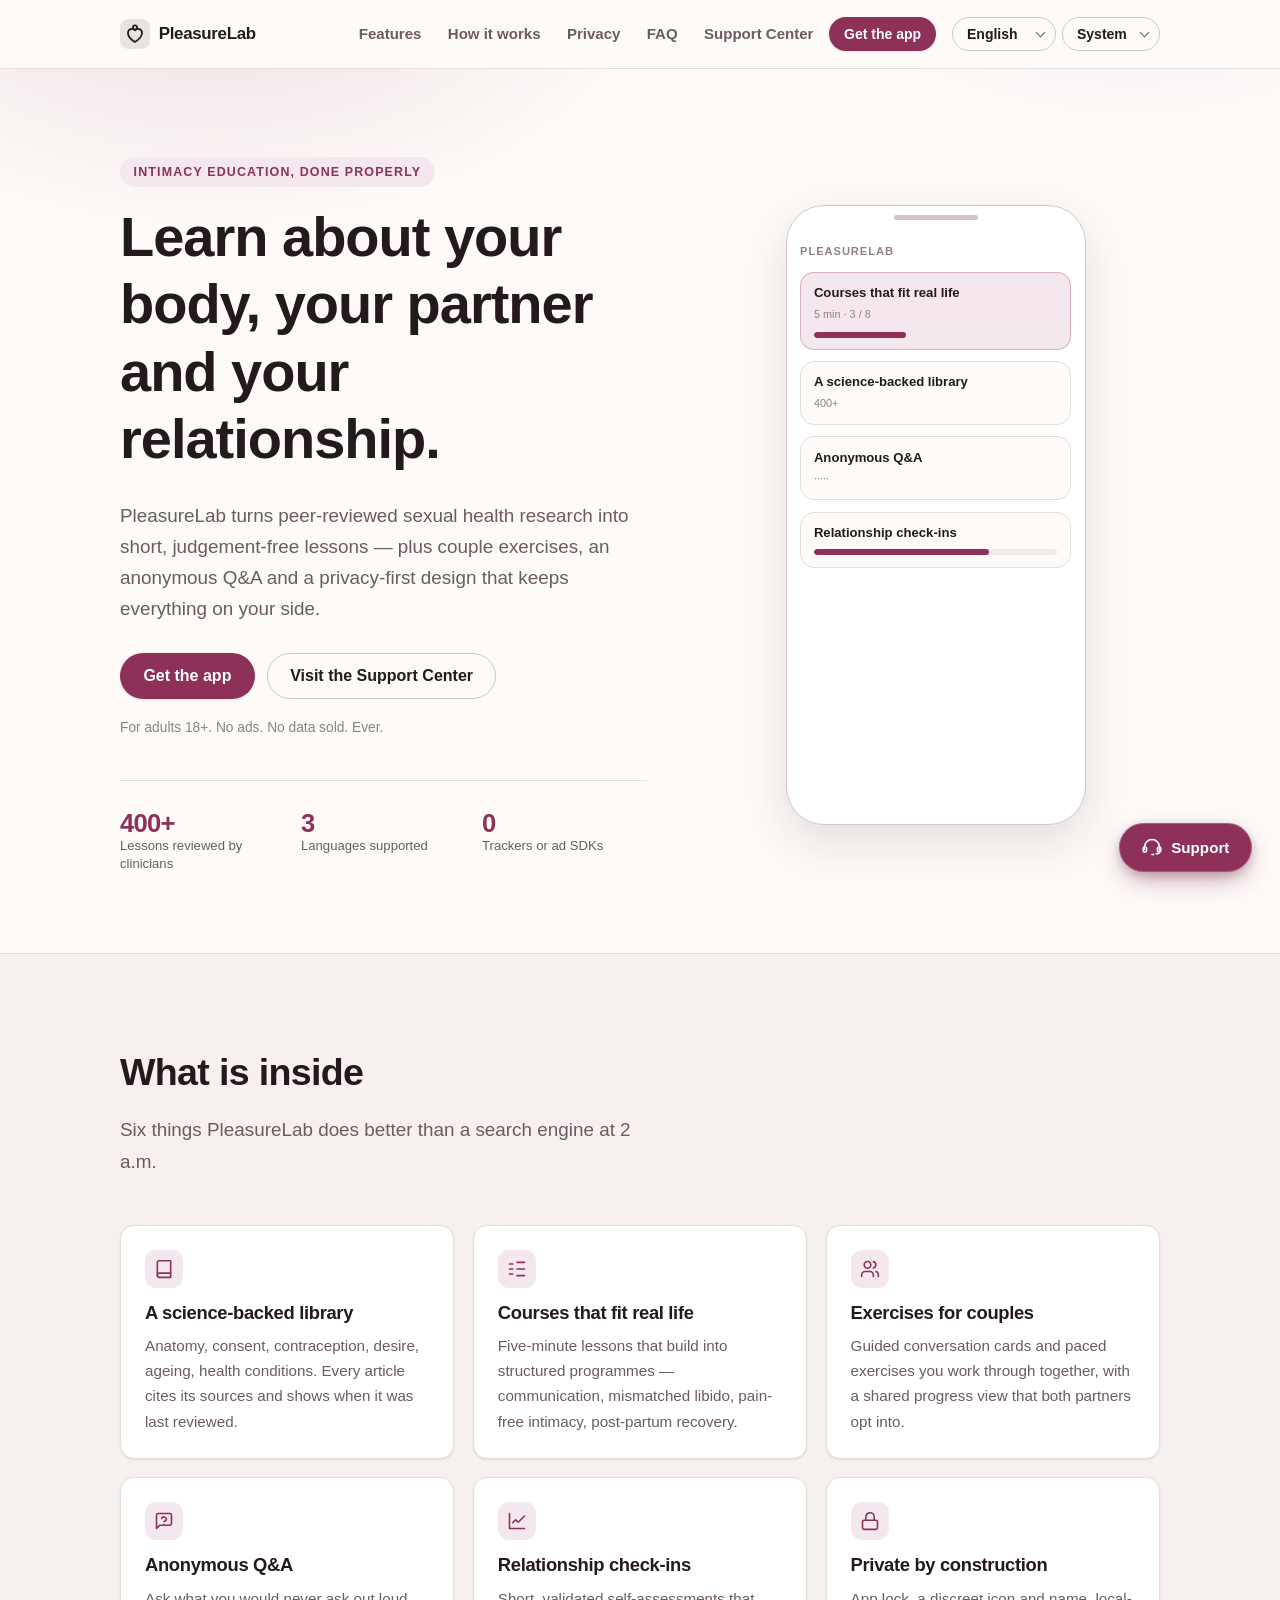
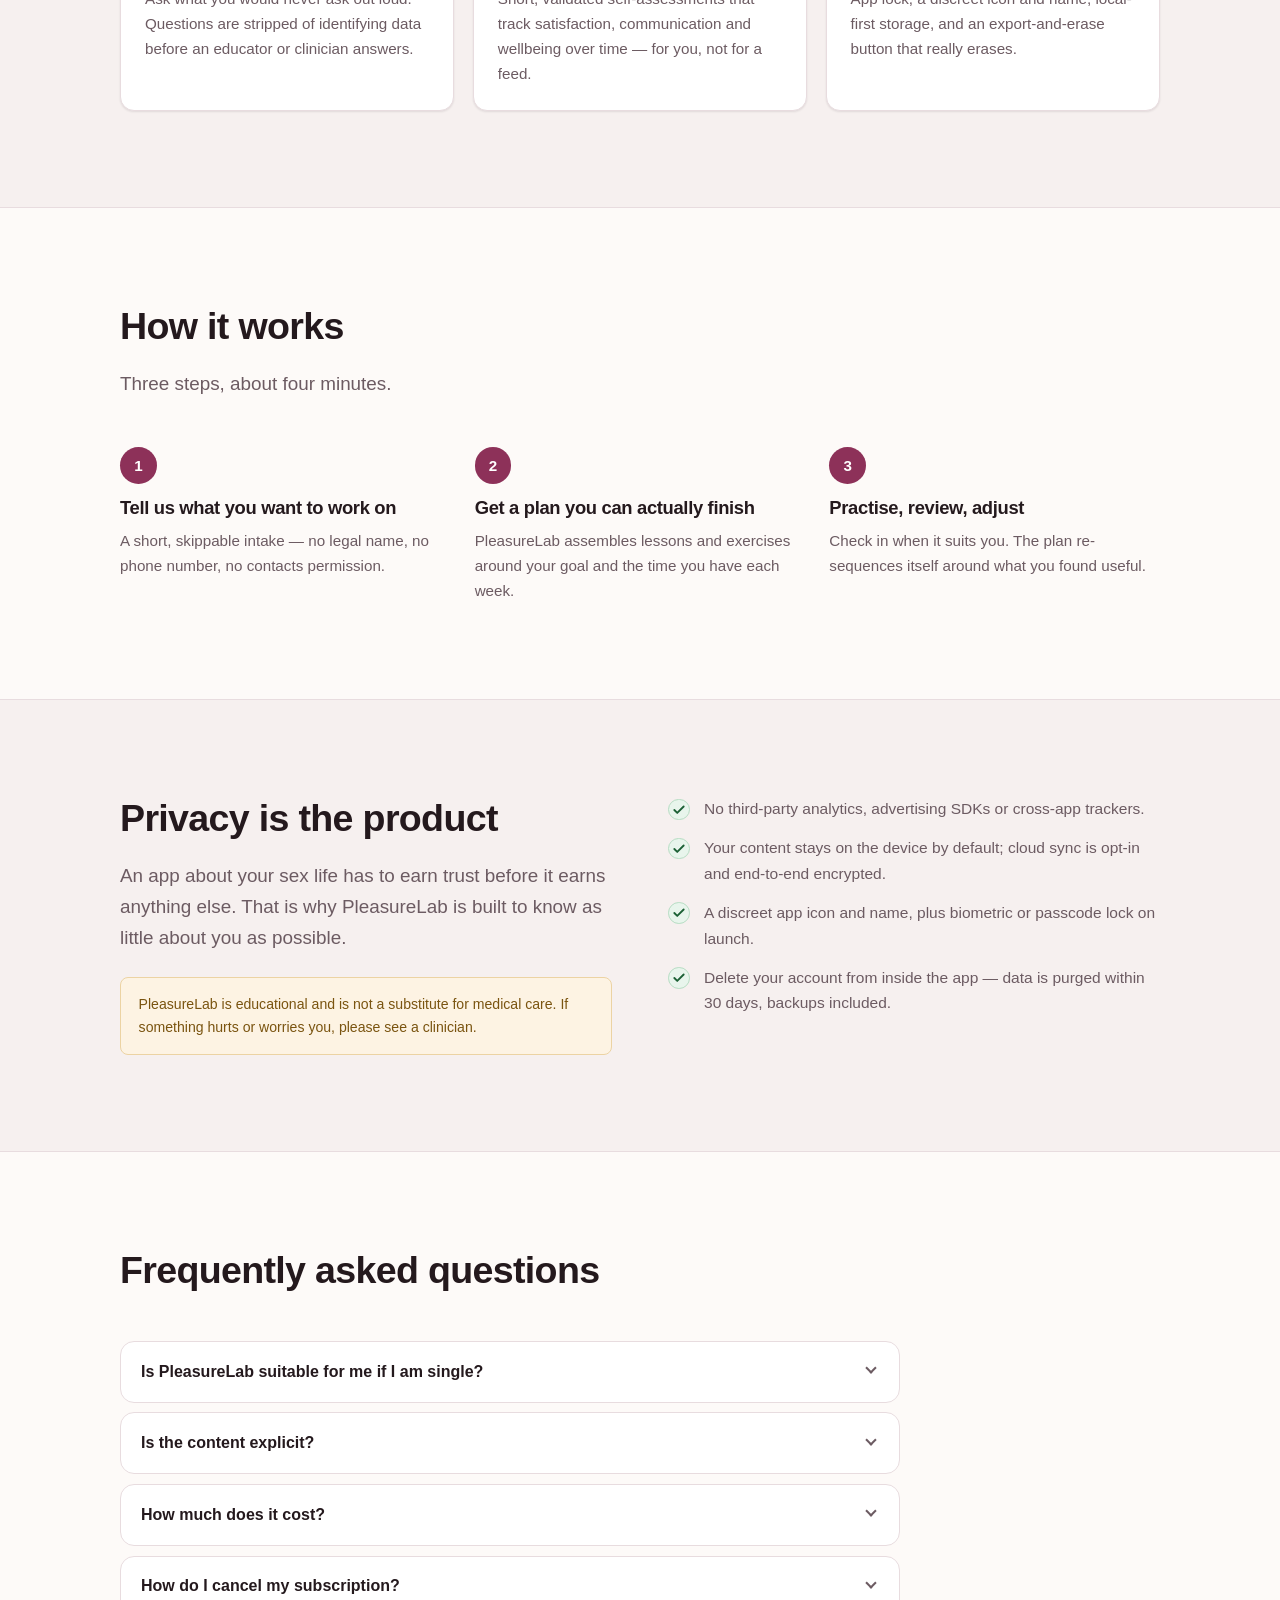
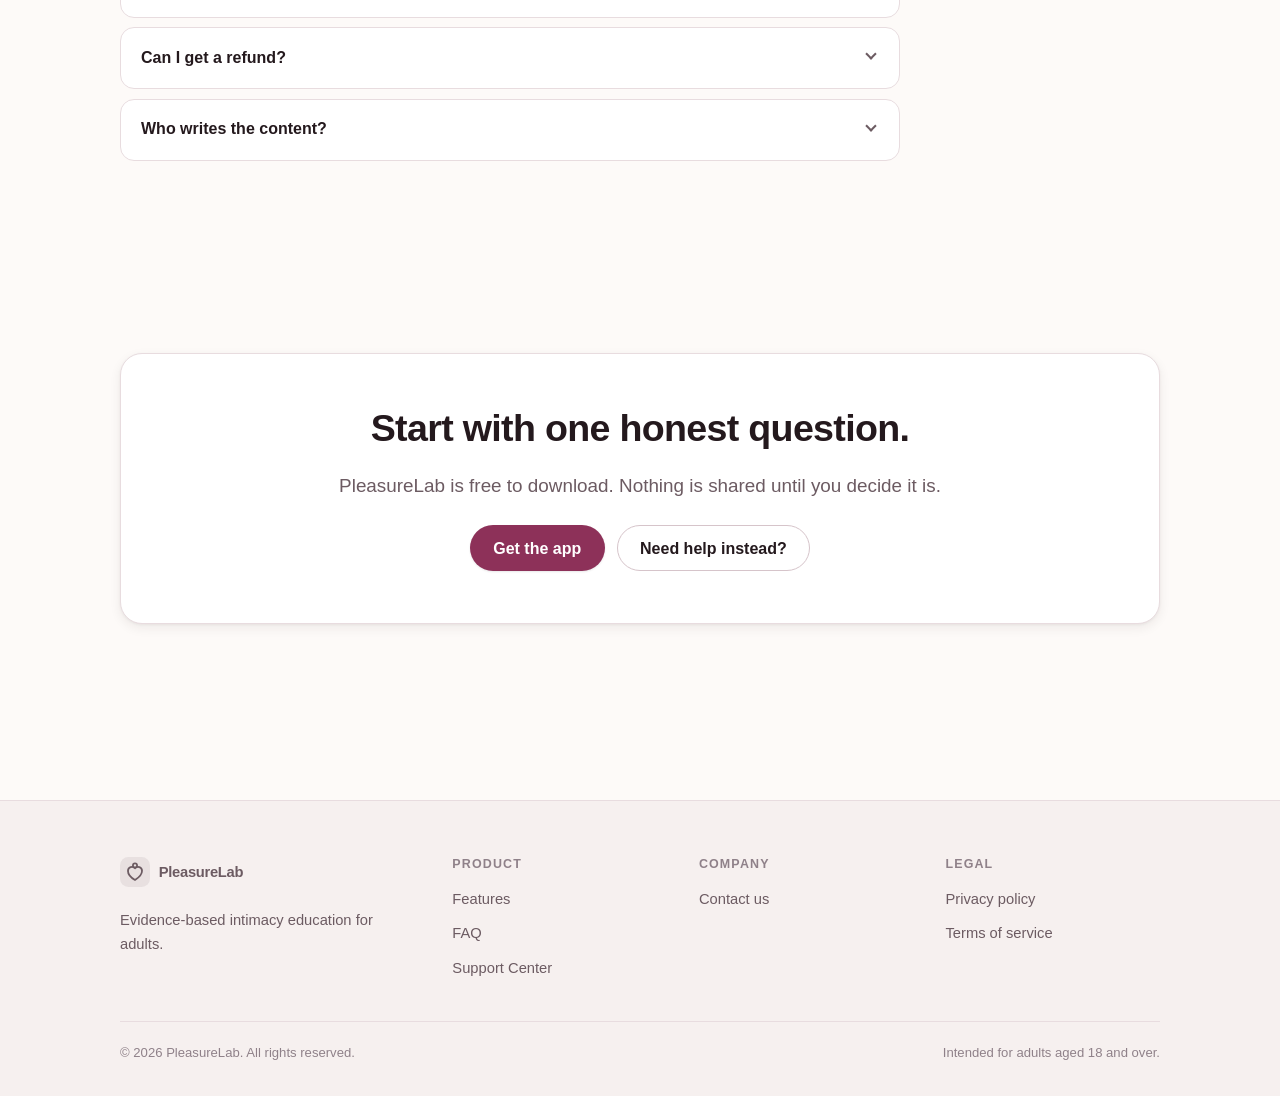
==== commit a3a32be9: "Add a floating Support Center button to the landing page The Support Center was reachable only from " ====
--- a/index.html
+++ b/index.html
@@ -399,6 +399,33 @@
       </div>
     </footer>
 
+    <!-- Floating route to the Support Center, present on every screen size. -->
+    <a
+      class="support-fab"
+      href="support.html"
+      data-i18n-aria-label="nav.support"
+      data-i18n-title="nav.support"
+      aria-label="Support Center"
+    >
+      <svg
+        class="support-fab__icon"
+        viewBox="0 0 24 24"
+        fill="none"
+        stroke="currentColor"
+        stroke-width="1.9"
+        stroke-linecap="round"
+        stroke-linejoin="round"
+        aria-hidden="true"
+      >
+        <path d="M3 12a9 9 0 0 1 18 0v6a2 2 0 0 1-2 2h-2" />
+        <path d="M3 15v-3M21 15v-3" />
+        <rect x="1.5" y="12" width="4" height="6" rx="1.6" />
+        <rect x="18.5" y="12" width="4" height="6" rx="1.6" />
+        <path d="M12 21h2" />
+      </svg>
+      <span class="support-fab__label" data-i18n="nav.supportShort">Support</span>
+    </a>
+
     <script src="assets/js/config.js" defer></script>
     <script src="assets/js/i18n.js" defer></script>
     <script src="assets/js/main.js" defer></script>
--- a/assets/css/main.css
+++ b/assets/css/main.css
@@ -1478,6 +1478,108 @@
   gap: 0.6rem;
 }
 
+/* ========================================================== SUPPORT FAB == */
+
+/* A persistent, deliberately loud route to the Support Center. Sits above the
+   page on every screen; the Support Center itself does not render one. */
+.support-fab {
+  position: fixed;
+  z-index: 45;
+  inset-inline-end: clamp(1rem, 3vw, 1.75rem);
+  inset-block-end: calc(clamp(1rem, 3vw, 1.75rem) + env(safe-area-inset-bottom, 0px));
+
+  display: inline-flex;
+  align-items: center;
+  gap: 0.6rem;
+
+  padding: 0.85rem 1.35rem;
+  border-radius: 999px;
+  border: 1px solid color-mix(in srgb, var(--accent-on) 22%, transparent);
+
+  background: var(--accent);
+  color: var(--accent-on);
+  font: inherit;
+  font-weight: 650;
+  font-size: 0.95rem;
+  line-height: 1;
+  text-decoration: none;
+  white-space: nowrap;
+
+  box-shadow: 0 10px 26px -6px color-mix(in srgb, var(--accent) 55%, transparent),
+    0 3px 10px rgba(36, 25, 29, 0.18);
+  transition: transform 0.18s ease, box-shadow 0.18s ease, background-color 0.18s ease;
+}
+
+.support-fab:hover,
+.support-fab:focus-visible {
+  color: var(--accent-on);
+  background: var(--accent-hover);
+  transform: translateY(-2px);
+  box-shadow: 0 16px 34px -6px color-mix(in srgb, var(--accent) 62%, transparent),
+    0 4px 12px rgba(36, 25, 29, 0.22);
+}
+
+.support-fab:active {
+  transform: translateY(0);
+}
+
+.support-fab__icon {
+  width: 20px;
+  height: 20px;
+  flex: none;
+}
+
+/* One slow attention ring shortly after load, then it stops asking. */
+.support-fab::before {
+  content: "";
+  position: absolute;
+  inset: -3px;
+  border-radius: inherit;
+  border: 2px solid var(--accent);
+  opacity: 0;
+  pointer-events: none;
+  animation: fab-ring 2.6s ease-out 1.2s 3;
+}
+
+@keyframes fab-ring {
+  0% {
+    opacity: 0.65;
+    transform: scale(1);
+  }
+  70%,
+  100% {
+    opacity: 0;
+    transform: scale(1.28);
+  }
+}
+
+@media (prefers-reduced-motion: reduce) {
+  .support-fab::before {
+    animation: none;
+  }
+}
+
+/* On phones the label would crowd the thumb zone, so the button becomes a
+   circle — the icon plus its accessible name still carry the meaning. */
+@media (max-width: 560px) {
+  .support-fab {
+    padding: 0;
+    width: 56px;
+    height: 56px;
+    justify-content: center;
+    gap: 0;
+  }
+
+  .support-fab__label {
+    display: none;
+  }
+
+  .support-fab__icon {
+    width: 24px;
+    height: 24px;
+  }
+}
+
 /* the honeypot must be reachable by bots and invisible to everyone else */
 .hp-field {
   position: absolute;
